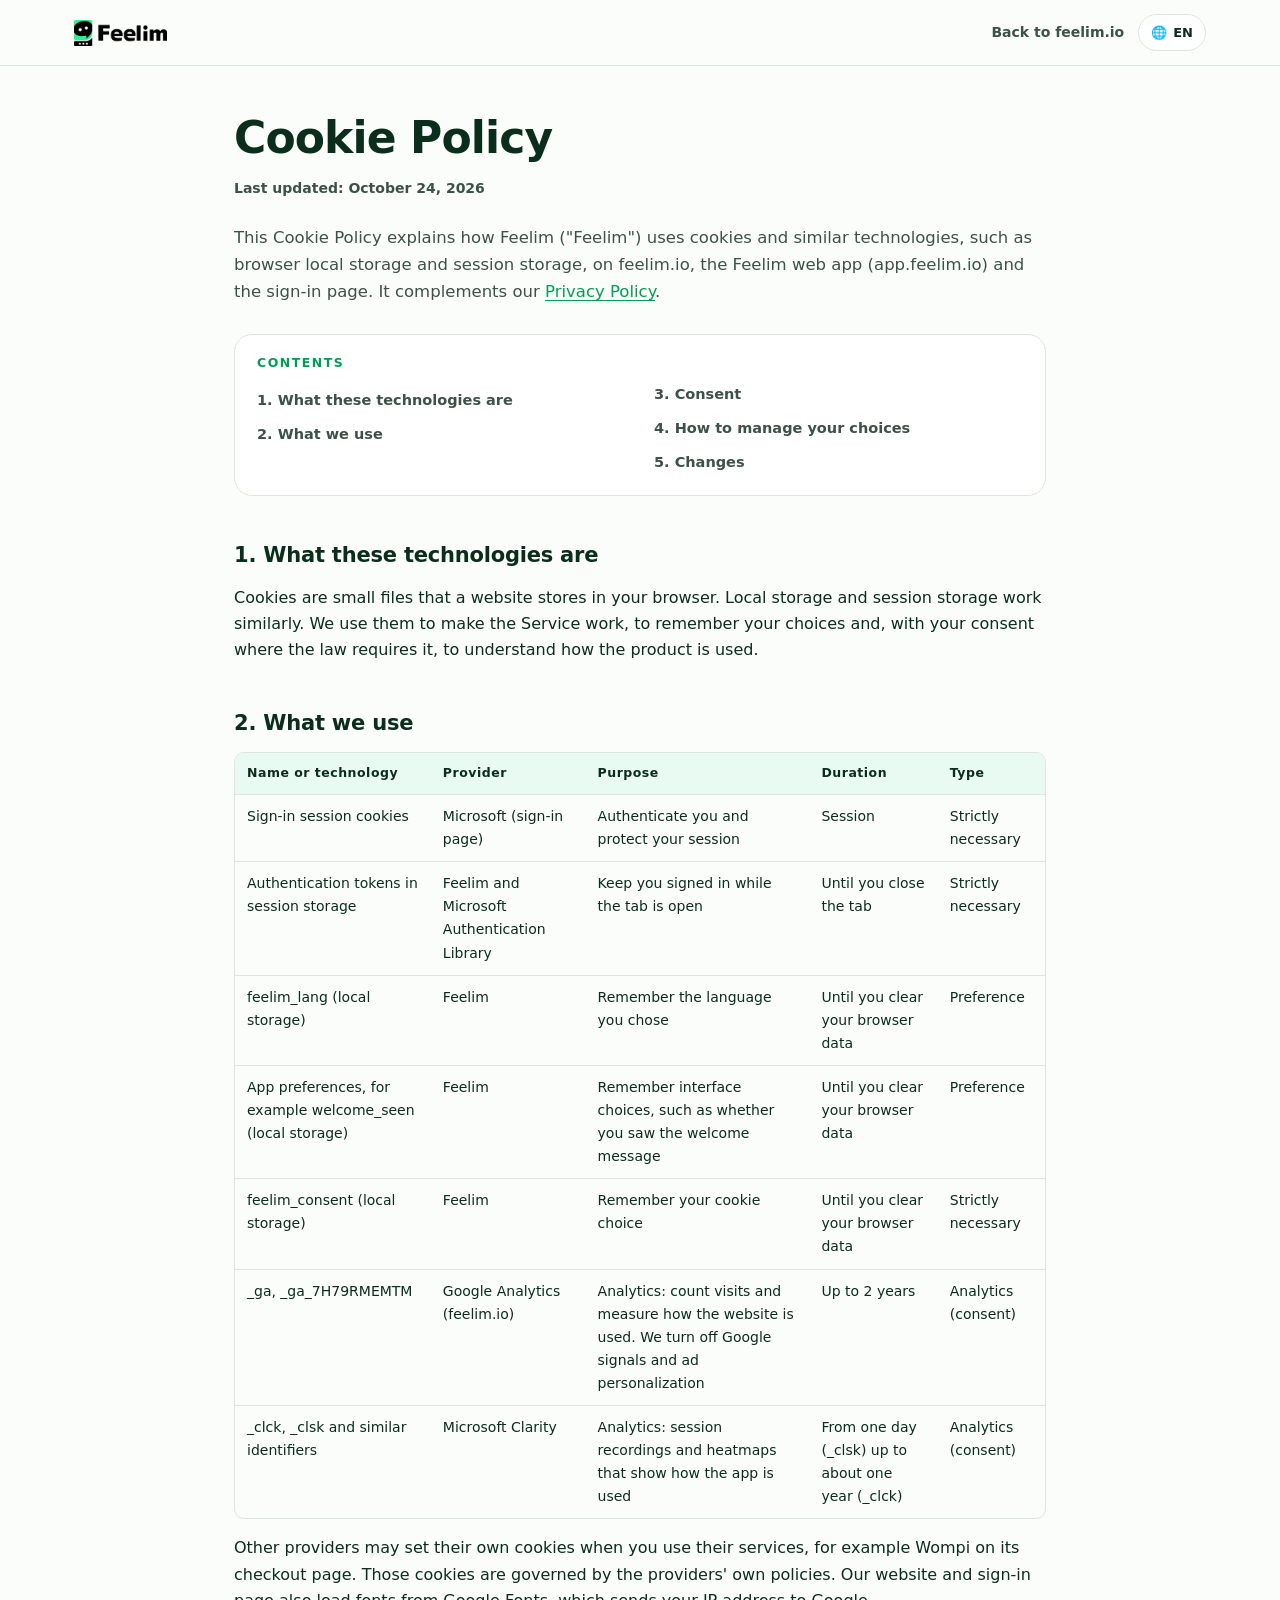
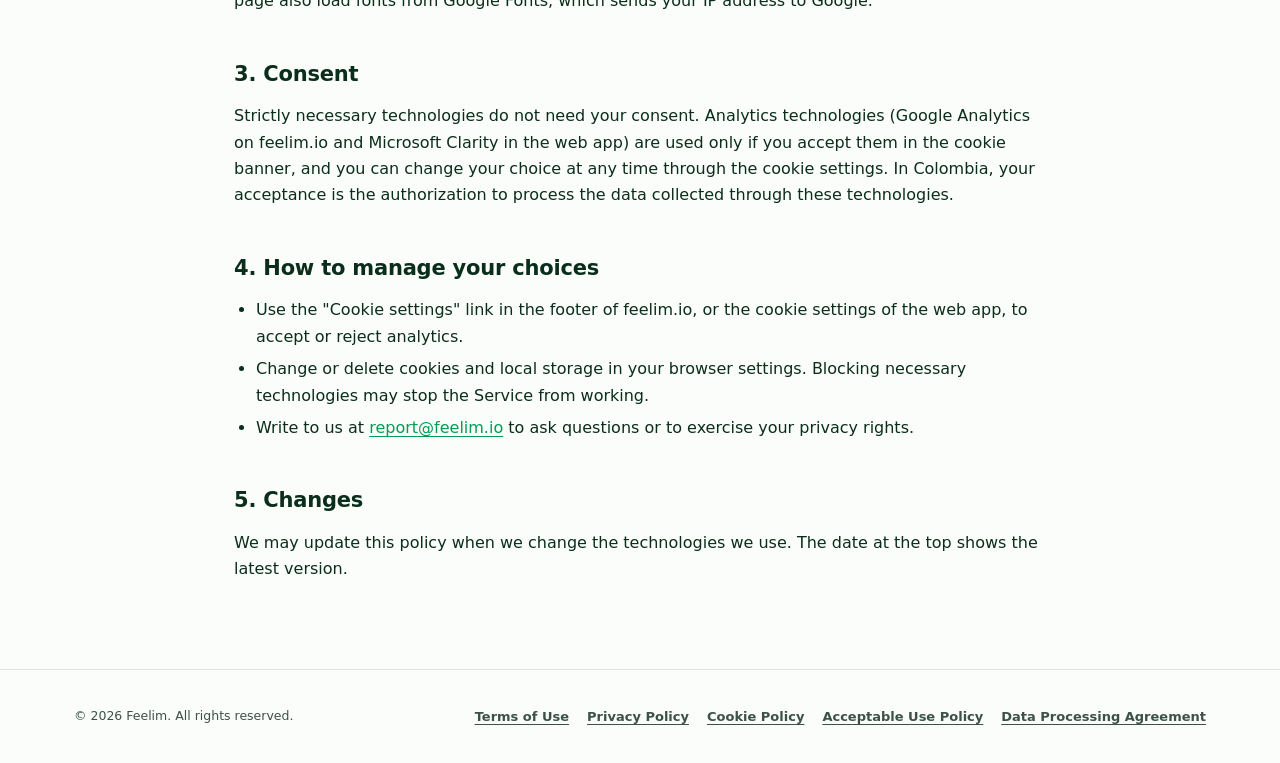
==== cookies/index.html @ 657bfa16 "Add legal pages, consent banner, Google Analytics and SEO files" ====
<!DOCTYPE html>
<html lang="en">
<head>
<meta charset="UTF-8">
<meta name="viewport" content="width=device-width, initial-scale=1.0">
<title>Cookie Policy – Feelim</title>
<meta name="description" content="The cookies and similar technologies Feelim uses, why, and how to manage your choices.">
<meta name="robots" content="index,follow">
<link rel="canonical" href="https://feelim.io/cookies/">
<link rel="icon" type="image/png" href="https://feelim.io/favicon.png">
<link rel="stylesheet" href="../legal/legal.css">
</head>
<body>
<header>
  <div class="nav">
    <a class="brand" href="../" aria-label="Feelim">
      <img class="brand-logo-light" src="[data-uri]" alt="Feelim">
      <img class="brand-logo-dark" src="[data-uri]" alt="Feelim">
    </a>
    <div class="nav-right">
      <a class="back" href="../" data-shell="back">Back to feelim.io</a>
      <div class="lang-switch">
        <button class="lang-btn" id="langBtn" type="button" aria-haspopup="true" aria-expanded="false">
          <span aria-hidden="true">🌐</span> <span id="langCurrent">EN</span>
        </button>
        <div class="lang-menu" id="langMenu"><button type="button" data-lang="es">Español <span>ES</span></button><button type="button" data-lang="en">English <span>EN</span></button><button type="button" data-lang="fr">Français <span>FR</span></button><button type="button" data-lang="it">Italiano <span>IT</span></button></div>
      </div>
    </div>
  </div>
</header>
<main><div class="wrap"><article lang="es" data-lang="es" data-title="Política de cookies – Feelim" hidden><h1>Política de cookies</h1><p class="meta">Última actualización: 24 de octubre de 2026</p><div class="intro"><p>Esta Política de cookies explica cómo Feelim («Feelim») usa cookies y tecnologías similares, como el almacenamiento local y de sesión del navegador, en feelim.io, en la aplicación web de Feelim (app.feelim.io) y en la página de inicio de sesión. Complementa nuestra <a href="../privacy/">Política de privacidad</a>.</p></div><nav class="toc" aria-label="Contenido"><b>Contenido</b><ol><li><a href="#es-what">1. Qué son estas tecnologías</a></li><li><a href="#es-list">2. Qué usamos</a></li><li><a href="#es-consent">3. Consentimiento</a></li><li><a href="#es-manage">4. Cómo gestionar tus preferencias</a></li><li><a href="#es-changes">5. Cambios</a></li></ol></nav><section><h2 id="es-what">1. Qué son estas tecnologías</h2>
<p>Las cookies son pequeños archivos que un sitio web guarda en tu navegador. El almacenamiento local y el de sesión funcionan de forma parecida. Las usamos para que el Servicio funcione, para recordar tus preferencias y, con tu consentimiento cuando la ley lo exija, para entender cómo se usa el producto.</p></section><section><h2 id="es-list">2. Qué usamos</h2>
<div class="table-wrap"><table>
<thead><tr><th>Nombre o tecnología</th><th>Proveedor</th><th>Finalidad</th><th>Duración</th><th>Tipo</th></tr></thead>
<tbody>
<tr><td>Cookies de sesión de inicio de sesión</td><td>Microsoft (página de inicio de sesión)</td><td>Autenticarte y proteger tu sesión</td><td>Sesión</td><td>Estrictamente necesaria</td></tr>
<tr><td>Tokens de autenticación en el almacenamiento de sesión</td><td>Feelim y Microsoft Authentication Library</td><td>Mantener tu sesión iniciada mientras la pestaña esté abierta</td><td>Hasta que cierres la pestaña</td><td>Estrictamente necesaria</td></tr>
<tr><td>feelim_lang (almacenamiento local)</td><td>Feelim</td><td>Recordar el idioma que elegiste</td><td>Hasta que borres los datos del navegador</td><td>Preferencia</td></tr>
<tr><td>Preferencias de la app, por ejemplo welcome_seen (almacenamiento local)</td><td>Feelim</td><td>Recordar decisiones de la interfaz, como si viste el mensaje de bienvenida</td><td>Hasta que borres los datos del navegador</td><td>Preferencia</td></tr>
<tr><td>feelim_consent (almacenamiento local)</td><td>Feelim</td><td>Recordar tu elección sobre las cookies</td><td>Hasta que borres los datos del navegador</td><td>Estrictamente necesaria</td></tr>
<tr><td>_ga, _ga_7H79RMEMTM</td><td>Google Analytics (feelim.io)</td><td>Analítica: contar visitas y medir cómo se usa el sitio web. Desactivamos las señales de Google y la personalización de anuncios</td><td>Hasta 2 años</td><td>Analítica (consentimiento)</td></tr>
<tr><td>_clck, _clsk y identificadores similares</td><td>Microsoft Clarity</td><td>Analítica: grabaciones de sesión y mapas de calor que muestran cómo se usa la app</td><td>Desde un día (_clsk) hasta cerca de un año (_clck)</td><td>Analítica (consentimiento)</td></tr>
</tbody></table></div>
<p>Otros proveedores pueden colocar sus propias cookies cuando usas sus servicios, por ejemplo Wompi en su página de pago. Esas cookies se rigen por las políticas de cada proveedor. Nuestro sitio web y la página de inicio de sesión también cargan tipografías de Google Fonts, lo que envía tu dirección IP a Google.</p></section><section><h2 id="es-consent">3. Consentimiento</h2>
<p>Las tecnologías estrictamente necesarias no requieren tu consentimiento. Las tecnologías de analítica (Google Analytics en feelim.io y Microsoft Clarity en la aplicación web) se usan solo si las aceptas en el aviso de cookies, y puedes cambiar tu elección en cualquier momento desde la configuración de cookies. En Colombia, tu aceptación es la autorización para tratar los datos recopilados mediante estas tecnologías.</p></section><section><h2 id="es-manage">4. Cómo gestionar tus preferencias</h2>
<ul>
<li>Usa el enlace «Configurar cookies» en el pie de página de feelim.io, o la configuración de cookies de la aplicación web, para aceptar o rechazar la analítica.</li>
<li>Cambia o elimina las cookies y el almacenamiento local en la configuración de tu navegador. Bloquear las tecnologías necesarias puede impedir que el Servicio funcione.</li>
<li>Escríbenos a <a href="mailto:report@feelim.io">report@feelim.io</a> para hacer preguntas o ejercer tus derechos de privacidad.</li>
</ul></section><section><h2 id="es-changes">5. Cambios</h2>
<p>Podemos actualizar esta política cuando cambiemos las tecnologías que usamos. La fecha de arriba indica la versión más reciente.</p></section></article><article lang="en" data-lang="en" data-title="Cookie Policy – Feelim"><h1>Cookie Policy</h1><p class="meta">Last updated: October 24, 2026</p><div class="intro"><p>This Cookie Policy explains how Feelim ("Feelim") uses cookies and similar technologies, such as browser local storage and session storage, on feelim.io, the Feelim web app (app.feelim.io) and the sign-in page. It complements our <a href="../privacy/">Privacy Policy</a>.</p></div><nav class="toc" aria-label="Contents"><b>Contents</b><ol><li><a href="#en-what">1. What these technologies are</a></li><li><a href="#en-list">2. What we use</a></li><li><a href="#en-consent">3. Consent</a></li><li><a href="#en-manage">4. How to manage your choices</a></li><li><a href="#en-changes">5. Changes</a></li></ol></nav><section><h2 id="en-what">1. What these technologies are</h2>
<p>Cookies are small files that a website stores in your browser. Local storage and session storage work similarly. We use them to make the Service work, to remember your choices and, with your consent where the law requires it, to understand how the product is used.</p></section><section><h2 id="en-list">2. What we use</h2>
<div class="table-wrap"><table>
<thead><tr><th>Name or technology</th><th>Provider</th><th>Purpose</th><th>Duration</th><th>Type</th></tr></thead>
<tbody>
<tr><td>Sign-in session cookies</td><td>Microsoft (sign-in page)</td><td>Authenticate you and protect your session</td><td>Session</td><td>Strictly necessary</td></tr>
<tr><td>Authentication tokens in session storage</td><td>Feelim and Microsoft Authentication Library</td><td>Keep you signed in while the tab is open</td><td>Until you close the tab</td><td>Strictly necessary</td></tr>
<tr><td>feelim_lang (local storage)</td><td>Feelim</td><td>Remember the language you chose</td><td>Until you clear your browser data</td><td>Preference</td></tr>
<tr><td>App preferences, for example welcome_seen (local storage)</td><td>Feelim</td><td>Remember interface choices, such as whether you saw the welcome message</td><td>Until you clear your browser data</td><td>Preference</td></tr>
<tr><td>feelim_consent (local storage)</td><td>Feelim</td><td>Remember your cookie choice</td><td>Until you clear your browser data</td><td>Strictly necessary</td></tr>
<tr><td>_ga, _ga_7H79RMEMTM</td><td>Google Analytics (feelim.io)</td><td>Analytics: count visits and measure how the website is used. We turn off Google signals and ad personalization</td><td>Up to 2 years</td><td>Analytics (consent)</td></tr>
<tr><td>_clck, _clsk and similar identifiers</td><td>Microsoft Clarity</td><td>Analytics: session recordings and heatmaps that show how the app is used</td><td>From one day (_clsk) up to about one year (_clck)</td><td>Analytics (consent)</td></tr>
</tbody></table></div>
<p>Other providers may set their own cookies when you use their services, for example Wompi on its checkout page. Those cookies are governed by the providers' own policies. Our website and sign-in page also load fonts from Google Fonts, which sends your IP address to Google.</p></section><section><h2 id="en-consent">3. Consent</h2>
<p>Strictly necessary technologies do not need your consent. Analytics technologies (Google Analytics on feelim.io and Microsoft Clarity in the web app) are used only if you accept them in the cookie banner, and you can change your choice at any time through the cookie settings. In Colombia, your acceptance is the authorization to process the data collected through these technologies.</p></section><section><h2 id="en-manage">4. How to manage your choices</h2>
<ul>
<li>Use the "Cookie settings" link in the footer of feelim.io, or the cookie settings of the web app, to accept or reject analytics.</li>
<li>Change or delete cookies and local storage in your browser settings. Blocking necessary technologies may stop the Service from working.</li>
<li>Write to us at <a href="mailto:report@feelim.io">report@feelim.io</a> to ask questions or to exercise your privacy rights.</li>
</ul></section><section><h2 id="en-changes">5. Changes</h2>
<p>We may update this policy when we change the technologies we use. The date at the top shows the latest version.</p></section></article><article lang="fr" data-lang="fr" data-title="Politique relative aux cookies – Feelim" hidden><h1>Politique relative aux cookies</h1><p class="meta">Dernière mise à jour: 24 octobre 2026</p><div class="intro"><p>Cette Politique relative aux cookies explique comment Feelim (« Feelim ») utilise des cookies et des technologies similaires, comme le stockage local et le stockage de session du navigateur, sur feelim.io, l'application web Feelim (app.feelim.io) et la page de connexion. Elle complète notre <a href="../privacy/">Politique de confidentialité</a>.</p></div><nav class="toc" aria-label="Sommaire"><b>Sommaire</b><ol><li><a href="#fr-what">1. Ce que sont ces technologies</a></li><li><a href="#fr-list">2. Ce que nous utilisons</a></li><li><a href="#fr-consent">3. Consentement</a></li><li><a href="#fr-manage">4. Comment gérer vos choix</a></li><li><a href="#fr-changes">5. Modifications</a></li></ol></nav><section><h2 id="fr-what">1. Ce que sont ces technologies</h2>
<p>Les cookies sont de petits fichiers qu'un site web enregistre dans votre navigateur. Le stockage local et le stockage de session fonctionnent de façon similaire. Nous les utilisons pour faire fonctionner le Service, mémoriser vos choix et, avec votre consentement lorsque la loi l'exige, comprendre comment le produit est utilisé.</p></section><section><h2 id="fr-list">2. Ce que nous utilisons</h2>
<div class="table-wrap"><table>
<thead><tr><th>Nom ou technologie</th><th>Fournisseur</th><th>Finalité</th><th>Durée</th><th>Type</th></tr></thead>
<tbody>
<tr><td>Cookies de session de connexion</td><td>Microsoft (page de connexion)</td><td>Vous authentifier et protéger votre session</td><td>Session</td><td>Strictement nécessaire</td></tr>
<tr><td>Jetons d'authentification dans le stockage de session</td><td>Feelim et Microsoft Authentication Library</td><td>Vous garder connecté tant que l'onglet est ouvert</td><td>Jusqu'à la fermeture de l'onglet</td><td>Strictement nécessaire</td></tr>
<tr><td>feelim_lang (stockage local)</td><td>Feelim</td><td>Mémoriser la langue choisie</td><td>Jusqu'à l'effacement des données du navigateur</td><td>Préférence</td></tr>
<tr><td>Préférences de l'application, par exemple welcome_seen (stockage local)</td><td>Feelim</td><td>Mémoriser des choix d'interface, comme le fait d'avoir vu le message de bienvenue</td><td>Jusqu'à l'effacement des données du navigateur</td><td>Préférence</td></tr>
<tr><td>feelim_consent (stockage local)</td><td>Feelim</td><td>Mémoriser votre choix concernant les cookies</td><td>Jusqu'à l'effacement des données du navigateur</td><td>Strictement nécessaire</td></tr>
<tr><td>_ga, _ga_7H79RMEMTM</td><td>Google Analytics (feelim.io)</td><td>Analyse : compter les visites et mesurer l'utilisation du site web. Nous désactivons les signaux Google et la personnalisation des annonces</td><td>Jusqu'à 2 ans</td><td>Analyse (consentement)</td></tr>
<tr><td>_clck, _clsk et identifiants similaires</td><td>Microsoft Clarity</td><td>Analyse : enregistrements de sessions et cartes de chaleur montrant comment l'application est utilisée</td><td>D'un jour (_clsk) à environ un an (_clck)</td><td>Analyse (consentement)</td></tr>
</tbody></table></div>
<p>D'autres fournisseurs peuvent déposer leurs propres cookies lorsque vous utilisez leurs services, par exemple Wompi sur sa page de paiement. Ces cookies sont régis par les politiques propres à ces fournisseurs. Notre site web et la page de connexion chargent aussi des polices depuis Google Fonts, ce qui transmet votre adresse IP à Google.</p></section><section><h2 id="fr-consent">3. Consentement</h2>
<p>Les technologies strictement nécessaires ne requièrent pas votre consentement. Les technologies d'analyse (Google Analytics sur feelim.io et Microsoft Clarity dans l'application web) ne sont utilisées que si vous les acceptez dans le bandeau de cookies, et vous pouvez modifier votre choix à tout moment dans les paramètres des cookies. En Colombie, votre acceptation vaut autorisation de traiter les données collectées par ces technologies.</p></section><section><h2 id="fr-manage">4. Comment gérer vos choix</h2>
<ul>
<li>Utilisez le lien « Paramètres des cookies » en bas de page de feelim.io, ou les paramètres des cookies de l'application web, pour accepter ou refuser l'analyse.</li>
<li>Modifiez ou supprimez les cookies et le stockage local dans les paramètres de votre navigateur. Bloquer les technologies nécessaires peut empêcher le Service de fonctionner.</li>
<li>Écrivez-nous à <a href="mailto:report@feelim.io">report@feelim.io</a> pour poser des questions ou exercer vos droits en matière de confidentialité.</li>
</ul></section><section><h2 id="fr-changes">5. Modifications</h2>
<p>Nous pouvons mettre à jour cette politique lorsque nous changeons les technologies utilisées. La date en haut de la page indique la version la plus récente.</p></section></article><article lang="it" data-lang="it" data-title="Informativa sui cookie – Feelim" hidden><h1>Informativa sui cookie</h1><p class="meta">Ultimo aggiornamento: 24 ottobre 2026</p><div class="intro"><p>La presente Informativa sui cookie spiega come Feelim («Feelim») utilizza cookie e tecnologie simili, come l'archiviazione locale e di sessione del browser, su feelim.io, nell'applicazione web di Feelim (app.feelim.io) e nella pagina di accesso. Integra la nostra <a href="../privacy/">Informativa sulla privacy</a>.</p></div><nav class="toc" aria-label="Indice"><b>Indice</b><ol><li><a href="#it-what">1. Cosa sono queste tecnologie</a></li><li><a href="#it-list">2. Cosa utilizziamo</a></li><li><a href="#it-consent">3. Consenso</a></li><li><a href="#it-manage">4. Come gestire le tue scelte</a></li><li><a href="#it-changes">5. Modifiche</a></li></ol></nav><section><h2 id="it-what">1. Cosa sono queste tecnologie</h2>
<p>I cookie sono piccoli file che un sito web salva nel tuo browser. L'archiviazione locale e quella di sessione funzionano in modo simile. Li utilizziamo per far funzionare il Servizio, per ricordare le tue scelte e, con il tuo consenso quando la legge lo richiede, per capire come viene usato il prodotto.</p></section><section><h2 id="it-list">2. Cosa utilizziamo</h2>
<div class="table-wrap"><table>
<thead><tr><th>Nome o tecnologia</th><th>Fornitore</th><th>Finalità</th><th>Durata</th><th>Tipo</th></tr></thead>
<tbody>
<tr><td>Cookie di sessione di accesso</td><td>Microsoft (pagina di accesso)</td><td>Autenticarti e proteggere la tua sessione</td><td>Sessione</td><td>Strettamente necessario</td></tr>
<tr><td>Token di autenticazione nell'archiviazione di sessione</td><td>Feelim e Microsoft Authentication Library</td><td>Mantenerti connesso finché la scheda è aperta</td><td>Fino alla chiusura della scheda</td><td>Strettamente necessario</td></tr>
<tr><td>feelim_lang (archiviazione locale)</td><td>Feelim</td><td>Ricordare la lingua scelta</td><td>Fino alla cancellazione dei dati del browser</td><td>Preferenza</td></tr>
<tr><td>Preferenze dell'app, ad esempio welcome_seen (archiviazione locale)</td><td>Feelim</td><td>Ricordare scelte dell'interfaccia, ad esempio se hai visto il messaggio di benvenuto</td><td>Fino alla cancellazione dei dati del browser</td><td>Preferenza</td></tr>
<tr><td>feelim_consent (archiviazione locale)</td><td>Feelim</td><td>Ricordare la tua scelta sui cookie</td><td>Fino alla cancellazione dei dati del browser</td><td>Strettamente necessario</td></tr>
<tr><td>_ga, _ga_7H79RMEMTM</td><td>Google Analytics (feelim.io)</td><td>Analisi: contare le visite e misurare come viene usato il sito web. Disattiviamo i segnali di Google e la personalizzazione degli annunci</td><td>Fino a 2 anni</td><td>Analisi (consenso)</td></tr>
<tr><td>_clck, _clsk e identificativi simili</td><td>Microsoft Clarity</td><td>Analisi: registrazioni delle sessioni e mappe di calore che mostrano come viene usata l'app</td><td>Da un giorno (_clsk) fino a circa un anno (_clck)</td><td>Analisi (consenso)</td></tr>
</tbody></table></div>
<p>Altri fornitori possono impostare propri cookie quando usi i loro servizi, ad esempio Wompi nella sua pagina di pagamento. Tali cookie sono regolati dalle politiche dei rispettivi fornitori. Il nostro sito web e la pagina di accesso caricano inoltre caratteri da Google Fonts, il che invia il tuo indirizzo IP a Google.</p></section><section><h2 id="it-consent">3. Consenso</h2>
<p>Le tecnologie strettamente necessarie non richiedono il tuo consenso. Le tecnologie di analisi (Google Analytics su feelim.io e Microsoft Clarity nell'applicazione web) vengono usate solo se le accetti nel banner dei cookie, e puoi cambiare la tua scelta in qualsiasi momento dalle impostazioni dei cookie. In Colombia, la tua accettazione costituisce l'autorizzazione al trattamento dei dati raccolti tramite queste tecnologie.</p></section><section><h2 id="it-manage">4. Come gestire le tue scelte</h2>
<ul>
<li>Usa il link «Impostazioni cookie» nel piè di pagina di feelim.io, o le impostazioni dei cookie dell'applicazione web, per accettare o rifiutare l'analisi.</li>
<li>Modifica o elimina cookie e archiviazione locale nelle impostazioni del browser. Bloccare le tecnologie necessarie può impedire il funzionamento del Servizio.</li>
<li>Scrivici a <a href="mailto:report@feelim.io">report@feelim.io</a> per porre domande o esercitare i tuoi diritti in materia di privacy.</li>
</ul></section><section><h2 id="it-changes">5. Modifiche</h2>
<p>Possiamo aggiornare la presente informativa quando cambiamo le tecnologie che utilizziamo. La data in alto indica la versione più recente.</p></section></article></div></main>
<footer>
  <div class="foot-row">
    <small data-shell="rights">© 2026 Feelim. All rights reserved.</small>
    <div class="foot-links"><a href="../terms/" data-shell="terms">Terms of Use</a><a href="../privacy/" data-shell="privacy">Privacy Policy</a><a href="../cookies/" data-shell="cookies">Cookie Policy</a><a href="../acceptable-use/" data-shell="acceptable-use">Acceptable Use Policy</a><a href="../dpa/" data-shell="dpa">Data Processing Agreement</a></div>
  </div>
</footer>
<script type="application/json" id="shell-strings">{"es": {"back": "Volver a feelim.io", "updated": "Última actualización", "contents": "Contenido", "terms": "Términos de uso", "privacy": "Política de privacidad", "cookies": "Política de cookies", "acceptable-use": "Uso aceptable", "dpa": "Acuerdo de tratamiento de datos", "rights": "© 2026 Feelim. Todos los derechos reservados."}, "en": {"back": "Back to feelim.io", "updated": "Last updated", "contents": "Contents", "terms": "Terms of Use", "privacy": "Privacy Policy", "cookies": "Cookie Policy", "acceptable-use": "Acceptable Use Policy", "dpa": "Data Processing Agreement", "rights": "© 2026 Feelim. All rights reserved."}, "fr": {"back": "Retour à feelim.io", "updated": "Dernière mise à jour", "contents": "Sommaire", "terms": "Conditions d'utilisation", "privacy": "Politique de confidentialité", "cookies": "Politique relative aux cookies", "acceptable-use": "Utilisation acceptable", "dpa": "Accord de traitement des données", "rights": "© 2026 Feelim. Tous droits réservés."}, "it": {"back": "Torna a feelim.io", "updated": "Ultimo aggiornamento", "contents": "Indice", "terms": "Termini di utilizzo", "privacy": "Informativa sulla privacy", "cookies": "Informativa sui cookie", "acceptable-use": "Utilizzo accettabile", "dpa": "Accordo sul trattamento dei dati", "rights": "© 2026 Feelim. Tutti i diritti riservati."}}</script>
<script src="../legal/legal.js"></script>
</body>
</html>
---- legal/legal.css ----
/* Feelim legal pages. Same palette, spacing and dark mode as the landing page.
   No external requests: system font stacks only. */
:root{
  --ink:#0b2d1c; --ink-soft:#3c5148; --paper:#fbfdfb; --paper-raised:#ffffff;
  --line:#dbe7de; --green:#04c96a; --green-strong:#029d54; --mint:#57f1a4; --cyan:#8de8ea;
  --shadow:0 20px 60px -30px rgba(11,45,28,.35);
  --radius-m:18px; --radius-s:10px;
  color-scheme:light;
}
@media (prefers-color-scheme: dark){
  :root:not([data-theme="light"]){
    --ink:#eef7f1; --ink-soft:#a9c2b6; --paper:#081a12; --paper-raised:#0f2a1d; --line:#1c4531;
    --green:#1de885; --green-strong:#57f1a4; --shadow:0 24px 70px -30px rgba(0,0,0,.6);
    color-scheme:dark;
  }
}
:root[data-theme="dark"]{
  --ink:#eef7f1; --ink-soft:#a9c2b6; --paper:#081a12; --paper-raised:#0f2a1d; --line:#1c4531;
  --green:#1de885; --green-strong:#57f1a4; --shadow:0 24px 70px -30px rgba(0,0,0,.6);
  color-scheme:dark;
}
*{box-sizing:border-box;}
[hidden]{display:none!important;}
html{scroll-behavior:smooth;overflow-x:hidden;}
body{
  margin:0;background:var(--paper);color:var(--ink);
  font-family:'Plus Jakarta Sans',system-ui,-apple-system,'Segoe UI',Roboto,Arial,sans-serif;
  line-height:1.65;-webkit-font-smoothing:antialiased;overflow-x:hidden;
}
a{color:var(--green-strong);text-underline-offset:3px;}
a:hover{color:var(--ink);}
.wrap{max-width:860px;margin:0 auto;padding:0 24px;}

/* header */
header{
  position:sticky;top:0;z-index:50;
  background:color-mix(in srgb, var(--paper) 86%, transparent);
  backdrop-filter:blur(14px);border-bottom:1px solid var(--line);
}
.nav{display:flex;align-items:center;justify-content:space-between;gap:16px;padding:14px 24px;max-width:1180px;margin:0 auto;}
.brand{display:flex;align-items:center;text-decoration:none;}
.brand img{height:26px;width:auto;display:block;}
.brand-logo-dark{display:none!important;}
@media (prefers-color-scheme: dark){
  :root:not([data-theme="light"]) .brand-logo-light{display:none!important;}
  :root:not([data-theme="light"]) .brand-logo-dark{display:block!important;}
}
:root[data-theme="dark"] .brand-logo-light{display:none!important;}
:root[data-theme="dark"] .brand-logo-dark{display:block!important;}
.nav-right{display:flex;align-items:center;gap:14px;}
.back{font-size:14px;font-weight:600;color:var(--ink-soft);text-decoration:none;}
.back:hover{color:var(--ink);}
.lang-switch{position:relative;}
.lang-btn{
  display:flex;align-items:center;gap:6px;background:var(--paper-raised);border:1px solid var(--line);
  border-radius:999px;padding:7px 12px;font:inherit;font-size:13px;font-weight:600;cursor:pointer;color:var(--ink);
}
.lang-menu{
  position:absolute;right:0;top:calc(100% + 8px);background:var(--paper-raised);border:1px solid var(--line);
  border-radius:14px;box-shadow:var(--shadow);padding:6px;min-width:150px;display:none;flex-direction:column;gap:2px;
}
.lang-menu.open{display:flex;}
.lang-menu button{
  text-align:left;border:0;background:none;padding:9px 10px;border-radius:8px;font:inherit;font-size:13.5px;
  font-weight:600;color:var(--ink-soft);cursor:pointer;display:flex;justify-content:space-between;align-items:center;gap:12px;
}
.lang-menu button:hover{background:color-mix(in srgb, var(--green) 12%, transparent);color:var(--ink);}
.lang-menu button[aria-current="true"]{color:var(--green-strong);}

/* document */
main{padding:48px 0 72px;}
article h1{
  font-family:'Sora',system-ui,-apple-system,'Segoe UI',Roboto,Arial,sans-serif;
  font-weight:800;letter-spacing:-0.02em;line-height:1.1;font-size:clamp(30px,5vw,44px);margin:0;text-wrap:balance;
}
.meta{margin:14px 0 0;color:var(--ink-soft);font-size:14px;font-weight:600;}
.intro{margin-top:24px;color:var(--ink-soft);font-size:16.5px;}
.toc{
  margin:28px 0 8px;padding:18px 22px;background:var(--paper-raised);border:1px solid var(--line);border-radius:var(--radius-m);
}
.toc b{display:block;font-size:12.5px;letter-spacing:.12em;text-transform:uppercase;color:var(--green-strong);margin-bottom:8px;}
.toc ol{margin:0;padding-left:0;list-style:none;columns:2;column-gap:28px;}
.toc li{break-inside:avoid;font-size:14.5px;padding:2px 0;}
.toc a{color:var(--ink-soft);text-decoration:none;font-weight:600;}
.toc a:hover{color:var(--ink);text-decoration:underline;}
article h2{
  font-family:'Sora',system-ui,-apple-system,'Segoe UI',Roboto,Arial,sans-serif;
  font-weight:800;letter-spacing:-0.01em;font-size:21px;margin:42px 0 12px;scroll-margin-top:84px;
}
article p{margin:0 0 14px;}
article ul{margin:0 0 14px;padding-left:22px;}
article li{margin:6px 0;}
.table-wrap{overflow-x:auto;margin:6px 0 16px;border:1px solid var(--line);border-radius:var(--radius-s);}
table{border-collapse:collapse;width:100%;font-size:14px;min-width:560px;}
th,td{text-align:left;vertical-align:top;padding:10px 12px;border-bottom:1px solid var(--line);}
th{background:color-mix(in srgb, var(--green) 9%, var(--paper-raised));font-size:12.5px;letter-spacing:.04em;}
tr:last-child td{border-bottom:0;}
.ph{background:#fff3a3;color:#000;padding:0 .25em;border-radius:4px;}

/* footer */
footer{padding:36px 0;border-top:1px solid var(--line);}
.foot-row{max-width:1180px;margin:0 auto;padding:0 24px;display:flex;justify-content:space-between;align-items:center;flex-wrap:wrap;gap:16px;}
.foot-links{display:flex;gap:18px;flex-wrap:wrap;}
.foot-links a{font-size:13px;font-weight:600;color:var(--ink-soft);}
footer small{color:var(--ink-soft);font-size:12.5px;}

@media (max-width:640px){
  main{padding:32px 0 56px;}
  .toc ol{columns:1;}
  .nav{padding:12px 16px;}
  .wrap{padding:0 16px;}
  .back{display:none;}
}
@media print{
  header,footer,.toc{display:none;}
  body{background:#fff;color:#000;}
}
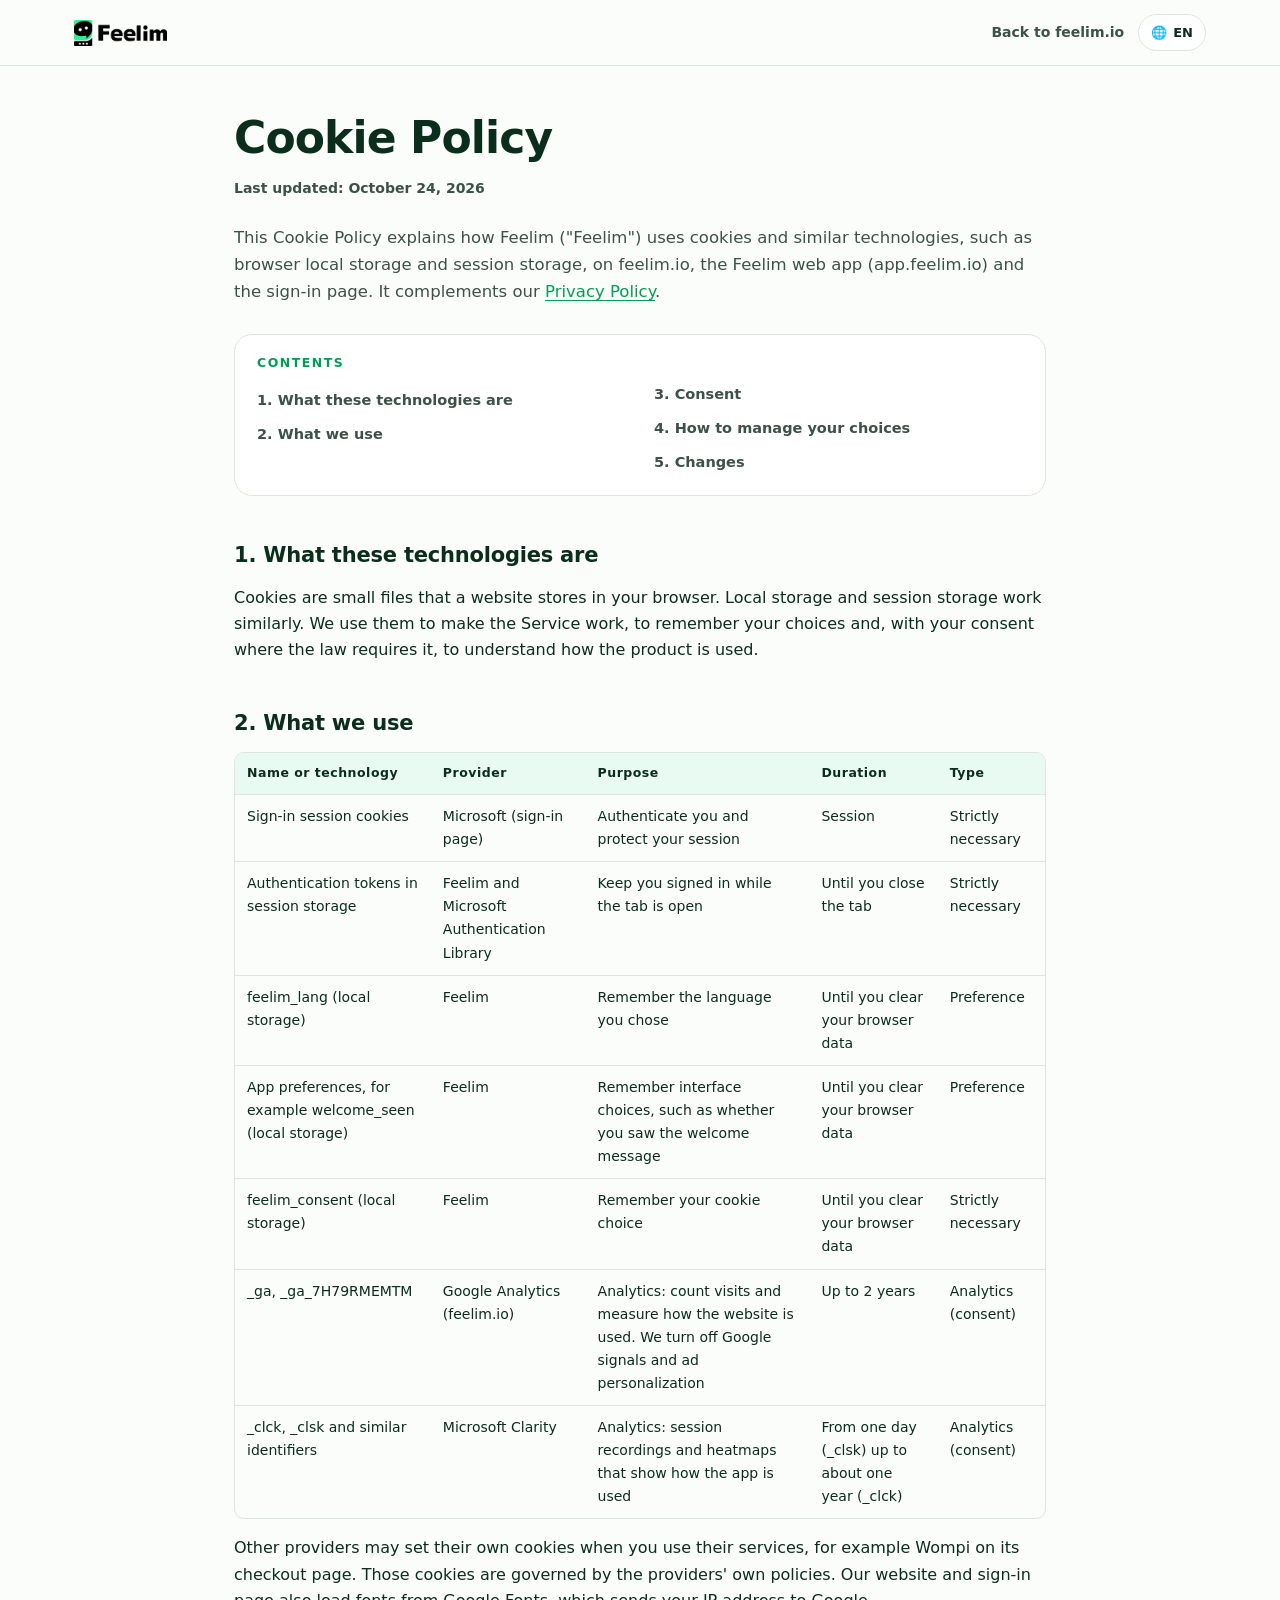
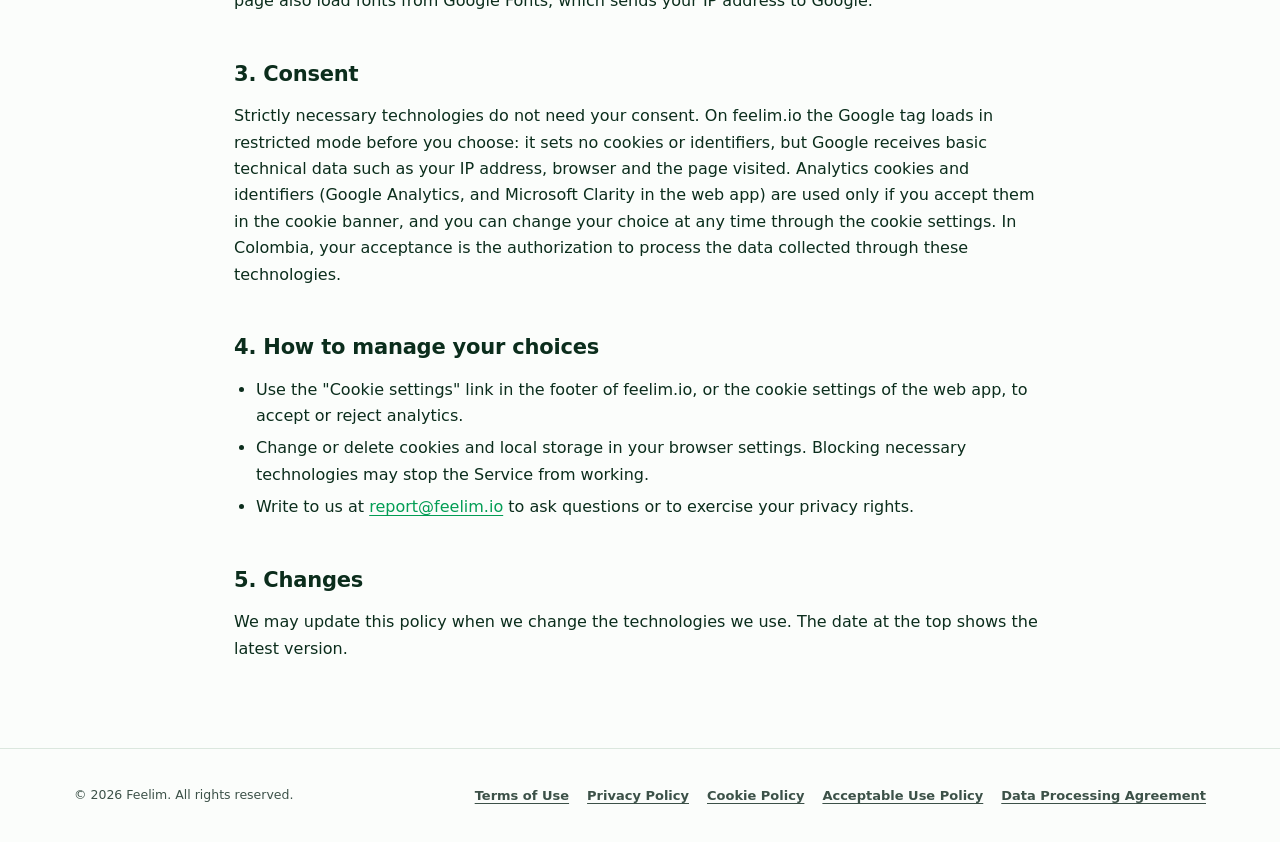
==== commit bdc421e3: "Google tag always present with consent mode" ====
--- a/cookies/index.html
+++ b/cookies/index.html
@@ -42,7 +42,7 @@
 <tr><td>_clck, _clsk y identificadores similares</td><td>Microsoft Clarity</td><td>Analítica: grabaciones de sesión y mapas de calor que muestran cómo se usa la app</td><td>Desde un día (_clsk) hasta cerca de un año (_clck)</td><td>Analítica (consentimiento)</td></tr>
 </tbody></table></div>
 <p>Otros proveedores pueden colocar sus propias cookies cuando usas sus servicios, por ejemplo Wompi en su página de pago. Esas cookies se rigen por las políticas de cada proveedor. Nuestro sitio web y la página de inicio de sesión también cargan tipografías de Google Fonts, lo que envía tu dirección IP a Google.</p></section><section><h2 id="es-consent">3. Consentimiento</h2>
-<p>Las tecnologías estrictamente necesarias no requieren tu consentimiento. Las tecnologías de analítica (Google Analytics en feelim.io y Microsoft Clarity en la aplicación web) se usan solo si las aceptas en el aviso de cookies, y puedes cambiar tu elección en cualquier momento desde la configuración de cookies. En Colombia, tu aceptación es la autorización para tratar los datos recopilados mediante estas tecnologías.</p></section><section><h2 id="es-manage">4. Cómo gestionar tus preferencias</h2>
+<p>Las tecnologías estrictamente necesarias no requieren tu consentimiento. En feelim.io, la etiqueta de Google se carga en modo restringido antes de que elijas: no coloca cookies ni identificadores, pero Google recibe datos técnicos básicos como tu dirección IP, el navegador y la página visitada. Las cookies e identificadores de analítica (Google Analytics y, en la aplicación web, Microsoft Clarity) se usan solo si los aceptas en el aviso de cookies, y puedes cambiar tu elección en cualquier momento desde la configuración de cookies. En Colombia, tu aceptación es la autorización para tratar los datos recopilados mediante estas tecnologías.</p></section><section><h2 id="es-manage">4. Cómo gestionar tus preferencias</h2>
 <ul>
 <li>Usa el enlace «Configurar cookies» en el pie de página de feelim.io, o la configuración de cookies de la aplicación web, para aceptar o rechazar la analítica.</li>
 <li>Cambia o elimina las cookies y el almacenamiento local en la configuración de tu navegador. Bloquear las tecnologías necesarias puede impedir que el Servicio funcione.</li>
@@ -62,7 +62,7 @@
 <tr><td>_clck, _clsk and similar identifiers</td><td>Microsoft Clarity</td><td>Analytics: session recordings and heatmaps that show how the app is used</td><td>From one day (_clsk) up to about one year (_clck)</td><td>Analytics (consent)</td></tr>
 </tbody></table></div>
 <p>Other providers may set their own cookies when you use their services, for example Wompi on its checkout page. Those cookies are governed by the providers' own policies. Our website and sign-in page also load fonts from Google Fonts, which sends your IP address to Google.</p></section><section><h2 id="en-consent">3. Consent</h2>
-<p>Strictly necessary technologies do not need your consent. Analytics technologies (Google Analytics on feelim.io and Microsoft Clarity in the web app) are used only if you accept them in the cookie banner, and you can change your choice at any time through the cookie settings. In Colombia, your acceptance is the authorization to process the data collected through these technologies.</p></section><section><h2 id="en-manage">4. How to manage your choices</h2>
+<p>Strictly necessary technologies do not need your consent. On feelim.io the Google tag loads in restricted mode before you choose: it sets no cookies or identifiers, but Google receives basic technical data such as your IP address, browser and the page visited. Analytics cookies and identifiers (Google Analytics, and Microsoft Clarity in the web app) are used only if you accept them in the cookie banner, and you can change your choice at any time through the cookie settings. In Colombia, your acceptance is the authorization to process the data collected through these technologies.</p></section><section><h2 id="en-manage">4. How to manage your choices</h2>
 <ul>
 <li>Use the "Cookie settings" link in the footer of feelim.io, or the cookie settings of the web app, to accept or reject analytics.</li>
 <li>Change or delete cookies and local storage in your browser settings. Blocking necessary technologies may stop the Service from working.</li>
@@ -82,7 +82,7 @@
 <tr><td>_clck, _clsk et identifiants similaires</td><td>Microsoft Clarity</td><td>Analyse : enregistrements de sessions et cartes de chaleur montrant comment l'application est utilisée</td><td>D'un jour (_clsk) à environ un an (_clck)</td><td>Analyse (consentement)</td></tr>
 </tbody></table></div>
 <p>D'autres fournisseurs peuvent déposer leurs propres cookies lorsque vous utilisez leurs services, par exemple Wompi sur sa page de paiement. Ces cookies sont régis par les politiques propres à ces fournisseurs. Notre site web et la page de connexion chargent aussi des polices depuis Google Fonts, ce qui transmet votre adresse IP à Google.</p></section><section><h2 id="fr-consent">3. Consentement</h2>
-<p>Les technologies strictement nécessaires ne requièrent pas votre consentement. Les technologies d'analyse (Google Analytics sur feelim.io et Microsoft Clarity dans l'application web) ne sont utilisées que si vous les acceptez dans le bandeau de cookies, et vous pouvez modifier votre choix à tout moment dans les paramètres des cookies. En Colombie, votre acceptation vaut autorisation de traiter les données collectées par ces technologies.</p></section><section><h2 id="fr-manage">4. Comment gérer vos choix</h2>
+<p>Les technologies strictement nécessaires ne requièrent pas votre consentement. Sur feelim.io, la balise Google se charge en mode restreint avant votre choix : elle ne dépose ni cookie ni identifiant, mais Google reçoit des données techniques de base comme votre adresse IP, votre navigateur et la page visitée. Les cookies et identifiants d'analyse (Google Analytics et, dans l'application web, Microsoft Clarity) ne sont utilisés que si vous les acceptez dans le bandeau de cookies, et vous pouvez modifier votre choix à tout moment dans les paramètres des cookies. En Colombie, votre acceptation vaut autorisation de traiter les données collectées par ces technologies.</p></section><section><h2 id="fr-manage">4. Comment gérer vos choix</h2>
 <ul>
 <li>Utilisez le lien « Paramètres des cookies » en bas de page de feelim.io, ou les paramètres des cookies de l'application web, pour accepter ou refuser l'analyse.</li>
 <li>Modifiez ou supprimez les cookies et le stockage local dans les paramètres de votre navigateur. Bloquer les technologies nécessaires peut empêcher le Service de fonctionner.</li>
@@ -102,7 +102,7 @@
 <tr><td>_clck, _clsk e identificativi simili</td><td>Microsoft Clarity</td><td>Analisi: registrazioni delle sessioni e mappe di calore che mostrano come viene usata l'app</td><td>Da un giorno (_clsk) fino a circa un anno (_clck)</td><td>Analisi (consenso)</td></tr>
 </tbody></table></div>
 <p>Altri fornitori possono impostare propri cookie quando usi i loro servizi, ad esempio Wompi nella sua pagina di pagamento. Tali cookie sono regolati dalle politiche dei rispettivi fornitori. Il nostro sito web e la pagina di accesso caricano inoltre caratteri da Google Fonts, il che invia il tuo indirizzo IP a Google.</p></section><section><h2 id="it-consent">3. Consenso</h2>
-<p>Le tecnologie strettamente necessarie non richiedono il tuo consenso. Le tecnologie di analisi (Google Analytics su feelim.io e Microsoft Clarity nell'applicazione web) vengono usate solo se le accetti nel banner dei cookie, e puoi cambiare la tua scelta in qualsiasi momento dalle impostazioni dei cookie. In Colombia, la tua accettazione costituisce l'autorizzazione al trattamento dei dati raccolti tramite queste tecnologie.</p></section><section><h2 id="it-manage">4. Come gestire le tue scelte</h2>
+<p>Le tecnologie strettamente necessarie non richiedono il tuo consenso. Su feelim.io il tag di Google si carica in modalità limitata prima della tua scelta: non imposta cookie né identificativi, ma Google riceve dati tecnici di base come il tuo indirizzo IP, il browser e la pagina visitata. I cookie e gli identificativi di analisi (Google Analytics e, nell'applicazione web, Microsoft Clarity) vengono usati solo se li accetti nel banner dei cookie, e puoi cambiare la tua scelta in qualsiasi momento dalle impostazioni dei cookie. In Colombia, la tua accettazione costituisce l'autorizzazione al trattamento dei dati raccolti tramite queste tecnologie.</p></section><section><h2 id="it-manage">4. Come gestire le tue scelte</h2>
 <ul>
 <li>Usa il link «Impostazioni cookie» nel piè di pagina di feelim.io, o le impostazioni dei cookie dell'applicazione web, per accettare o rifiutare l'analisi.</li>
 <li>Modifica o elimina cookie e archiviazione locale nelle impostazioni del browser. Bloccare le tecnologie necessarie può impedire il funzionamento del Servizio.</li>
